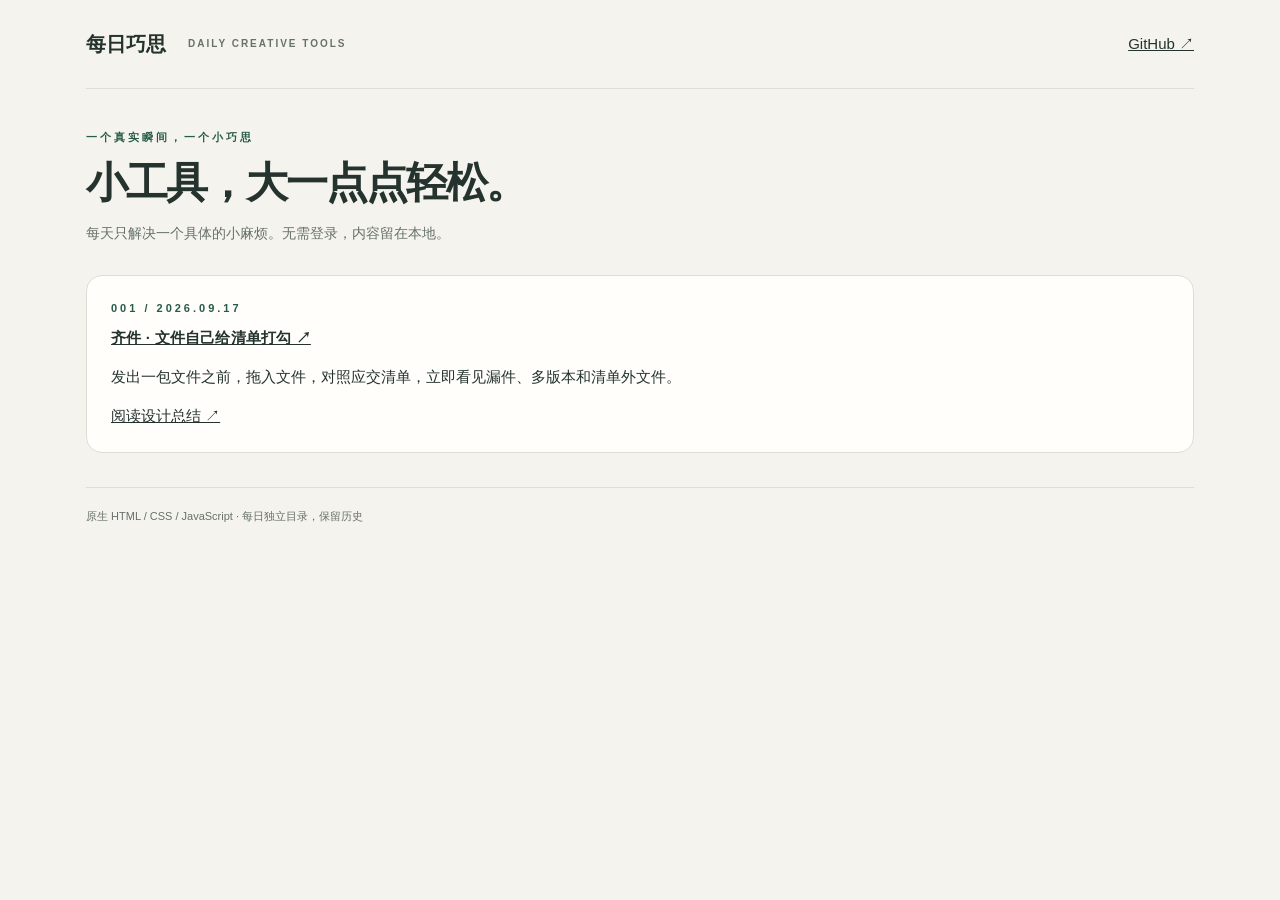
==== index.html @ 9bbc7371 "feat: add 2026-09-17 Qijian local file checklist tool" ====
<!doctype html><html lang="zh-CN"><head><meta charset="utf-8"><meta name="viewport" content="width=device-width,initial-scale=1"><title>每日巧思 · 原创创意小工具</title><link rel="icon" href="2026-09-17/icon.svg"><link rel="stylesheet" href="2026-09-17/style.css"></head><body><div class="shell"><header><span class="brand">每日巧思 <small>DAILY CREATIVE TOOLS</small></span><a href="https://github.com/xiangjianan/daily-creative-tools">GitHub ↗</a></header><main><section class="intro"><div><p class="eyebrow">一个真实瞬间，一个小巧思</p><h1>小工具，大一点点轻松。</h1><p class="lede">每天只解决一个具体的小麻烦。无需登录，内容留在本地。</p></div></section><article class="panel"><p class="eyebrow">001 / 2026.09.17</p><h2><a href="2026-09-17/">齐件 · 文件自己给清单打勾 ↗</a></h2><p>发出一包文件之前，拖入文件，对照应交清单，立即看见漏件、多版本和清单外文件。</p><a href="https://github.com/xiangjianan/daily-creative-tools/blob/main/2026-09-17/summary.md">阅读设计总结 ↗</a></article></main><footer>原生 HTML / CSS / JavaScript · 每日独立目录，保留历史</footer></div></body></html>
---- 2026-09-17/style.css ----
:root{color-scheme:light;--paper:#f5f3ed;--ink:#25332e;--muted:#66716b;--line:#dadfd5;--green:#275c48;--pale:#e9f0e7;--rust:#ab4826;--warm:#fff0e4}*{box-sizing:border-box}body{margin:0;background:var(--paper);color:var(--ink);font:15px/1.6 -apple-system,BlinkMacSystemFont,"Segoe UI","PingFang SC","Microsoft YaHei",sans-serif}button,textarea{font:inherit}button,a{-webkit-tap-highlight-color:transparent}button{cursor:pointer}button:disabled{cursor:default;opacity:.45}button:focus-visible,a:focus-visible,textarea:focus-visible{outline:3px solid #ca8b42;outline-offset:4px}a{color:inherit}button{color:inherit}.shell{max-width:1180px;margin:auto;padding:0 36px}header{display:flex;align-items:center;justify-content:space-between;padding:28px 0;border-bottom:1px solid var(--line)}.brand{display:flex;gap:12px;align-items:center;text-decoration:none;font-size:20px;font-weight:700}.brand-icon{display:grid;place-items:center;background:var(--green);color:white;width:40px;height:40px;border-radius:12px;font-size:24px}.brand small{font-size:10px;letter-spacing:2px;margin-left:10px;color:var(--muted)}.issue{font-size:12px;color:var(--muted);letter-spacing:1px}.issue span{margin-left:24px}.intro{display:flex;align-items:center;justify-content:space-between;gap:25px;padding:40px 0 30px}.eyebrow{color:var(--green);letter-spacing:3px;font-size:11px;font-weight:700;margin:0 0 9px}h1{font-size:42px;line-height:1.3;letter-spacing:-2px;margin:0 0 12px;font-weight:750}h1 span{color:var(--green)}.lede{color:var(--muted);margin:0;font-size:14px}.local{font-size:12px;min-width:175px;border-left:1px solid var(--line);padding-left:24px;line-height:2}.local small{font-size:11px;color:var(--muted)}.local-dot{display:inline-block;background:var(--green);width:7px;height:7px;border-radius:50%;margin-right:4px}.workspace{display:grid;grid-template-columns:1fr 1.04fr;gap:22px;align-items:start}.inputs{display:grid;gap:18px}.panel{background:#fffefb;border:1px solid var(--line);border-radius:16px;padding:24px;min-width:0}.section-head{display:flex;align-items:center;justify-content:space-between;gap:12px;margin-bottom:20px}h2{font-size:15px;margin:0;letter-spacing:.2px}.step{font:12px ui-monospace,monospace;color:var(--green);margin-right:10px}.text-button{padding:5px 0;border:0;background:none;font-size:12px;color:var(--green);white-space:nowrap}.text-button:hover{text-decoration:underline}label{display:block;font-size:12px;color:var(--muted);margin-bottom:8px}textarea{display:block;width:100%;resize:vertical;min-height:142px;max-height:420px;border:1px solid #d5dace;border-radius:8px;background:#fafaf6;padding:12px 14px;line-height:1.85;color:var(--ink)}textarea::placeholder{color:#8d968b}.hint{color:var(--muted);font-size:11px;line-height:1.8;margin:10px 0 0}.dropzone{width:100%;display:flex;align-items:center;flex-direction:column;padding:20px 12px;background:#f1f5ed;border:1px dashed #9bb09a;border-radius:10px;gap:3px}.dropzone:hover,.dropzone.dragover{background:#e5eedf;border-color:var(--green)}.drop-icon{font-size:27px;line-height:1.15;color:var(--green);margin-bottom:5px}.dropzone strong{font-size:14px}.dropzone>span:last-child{font-size:11px;color:var(--muted)}.file-list{list-style:none;margin:0;padding:0;max-height:240px;overflow:auto}.file-list li{display:flex;align-items:center;gap:8px;border-top:1px solid #edf0e8;padding:9px 0;font-size:12px}.file-list .filename{flex:1;overflow-wrap:anywhere;min-width:0}.file-list small{color:var(--muted);white-space:nowrap}.remove{width:32px;height:32px;flex-shrink:0;background:none;border:1px solid var(--line);border-radius:6px;font-size:18px}.remove:hover{background:var(--warm)}.file-mode{font-size:11px;color:var(--muted);margin:10px 0}.error{color:var(--rust);font-size:12px;margin:6px 0}.error:empty,.file-mode:empty{display:none}.results{position:sticky;top:20px;border-top:4px solid var(--green);padding-top:21px}.chip{font-size:10px;letter-spacing:1px;color:var(--green);padding:3px 8px;border-radius:4px;background:var(--pale);white-space:nowrap}.summary-box{padding:20px;background:var(--pale);border-radius:10px;margin-bottom:20px}.summary-box.attention{background:var(--warm)}.summary-box.neutral{background:#f1f2eb}.summary-box h3{margin:0 0 6px;font-size:24px;line-height:1.4;letter-spacing:-.5px}.summary-box p{margin:0;font-size:12px;color:var(--muted)}.meter{display:flex;gap:5px;margin-top:15px}.meter span{height:5px;flex:1;background:#d8dbd1;border-radius:4px}.meter span.done{background:var(--green)}.check-row{display:grid;grid-template-columns:26px 1fr auto;gap:9px;padding:15px 0;border-bottom:1px solid #e8ebe3;align-items:start}.check-icon{width:23px;height:23px;border-radius:50%;background:var(--warm);color:var(--rust);display:grid;place-items:center;font-size:12px}.check-row.found .check-icon{background:var(--pale);color:var(--green)}.check-row strong{font-size:14px;overflow-wrap:anywhere;display:block}.check-row p{font-size:11px;line-height:1.7;margin:4px 0 0;color:var(--muted);overflow-wrap:anywhere;white-space:pre-line}.row-label{font-size:10px;color:var(--rust);white-space:nowrap;padding-top:2px}.found .row-label{color:var(--green)}.extra{margin-top:20px;padding:14px;background:#f4f3ed;border-radius:8px}.extra h3{font-size:12px;margin:0 0 5px}.extra p{margin:3px 0;font-size:11px;color:var(--muted);overflow-wrap:anywhere}.receipt-footer{border-top:1px dashed #cbd2c4;margin-top:24px;padding-top:20px}.primary{border:0;border-radius:8px;display:flex;align-items:center;justify-content:space-between;width:100%;padding:13px 17px;background:var(--green);color:#fff;font-weight:600;font-size:13px}.primary:hover:not(:disabled){background:#1d4836}#copy-status{font-size:12px;color:var(--green);margin:7px 0}#copy-status:empty{display:none}#copy-fallback{font-size:12px;margin:12px 0}[hidden]{display:none!important}footer{display:flex;justify-content:space-between;gap:20px;border-top:1px solid var(--line);font-size:11px;color:var(--muted);padding:20px 0;margin-top:34px}footer a{text-decoration:none}footer a:hover{text-decoration:underline}@media(max-width:760px){.shell{padding:0 20px}header{padding:20px 0}.issue span{display:none}.intro{padding:30px 0 24px;display:block}h1{font-size:34px}.local{border:0;padding:12px 0 0;font-size:11px;min-width:0}.local br{display:none}.local small{margin-left:10px}.workspace{grid-template-columns:1fr}.panel{padding:20px}.results{position:static}.brand small{display:none}footer{display:block}footer a{display:block;margin-top:7px}.lede{font-size:13px}}@media(prefers-reduced-motion:no-preference){button{transition:background .15s,border-color .15s}}
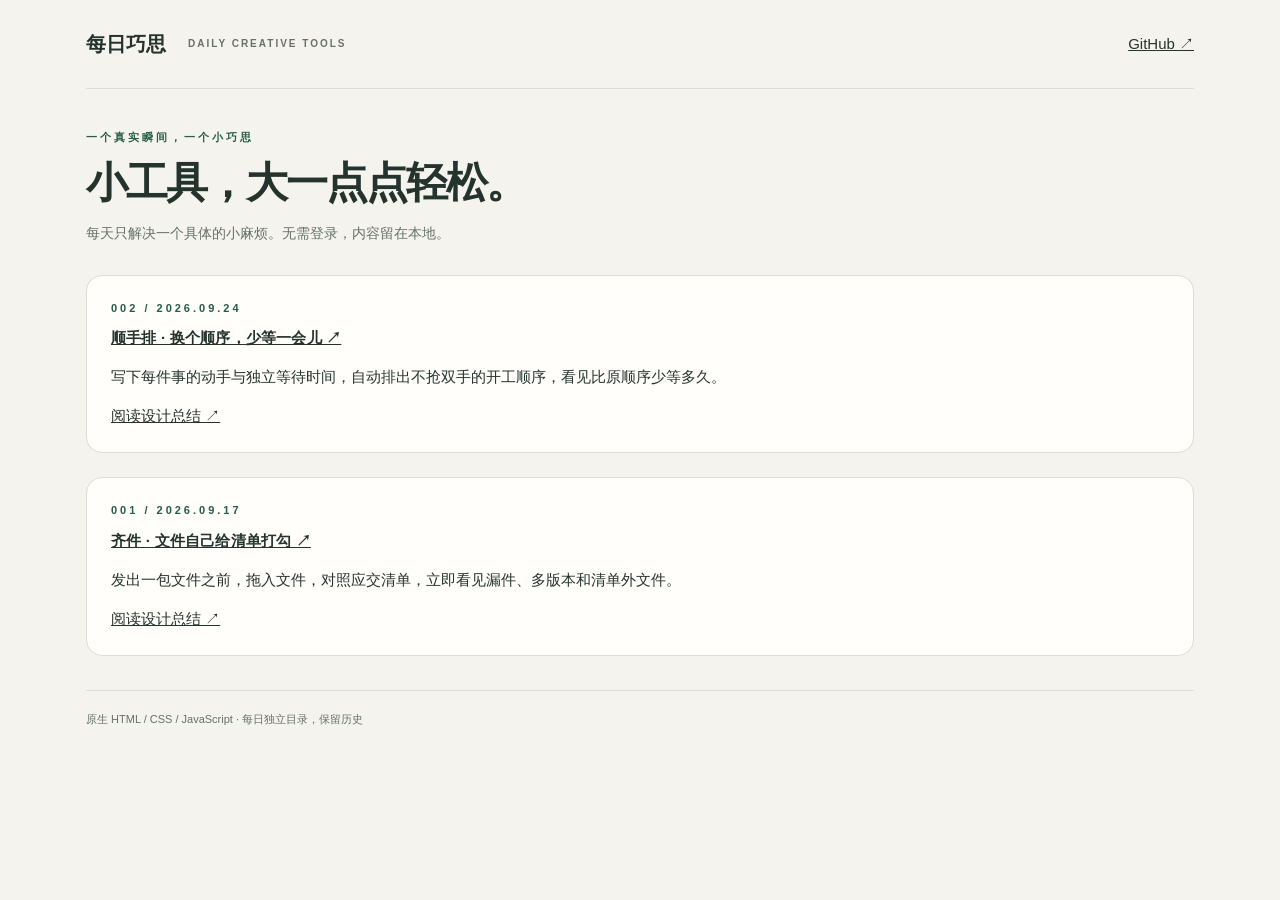
==== commit 561ff46b: "feat: add 2026-09-24 Wait Wise local task ordering demo" ====
--- a/index.html
+++ b/index.html
@@ -1 +1 @@
-<!doctype html><html lang="zh-CN"><head><meta charset="utf-8"><meta name="viewport" content="width=device-width,initial-scale=1"><title>每日巧思 · 原创创意小工具</title><link rel="icon" href="2026-09-17/icon.svg"><link rel="stylesheet" href="2026-09-17/style.css"></head><body><div class="shell"><header><span class="brand">每日巧思 <small>DAILY CREATIVE TOOLS</small></span><a href="https://github.com/xiangjianan/daily-creative-tools">GitHub ↗</a></header><main><section class="intro"><div><p class="eyebrow">一个真实瞬间，一个小巧思</p><h1>小工具，大一点点轻松。</h1><p class="lede">每天只解决一个具体的小麻烦。无需登录，内容留在本地。</p></div></section><article class="panel"><p class="eyebrow">001 / 2026.09.17</p><h2><a href="2026-09-17/">齐件 · 文件自己给清单打勾 ↗</a></h2><p>发出一包文件之前，拖入文件，对照应交清单，立即看见漏件、多版本和清单外文件。</p><a href="https://github.com/xiangjianan/daily-creative-tools/blob/main/2026-09-17/summary.md">阅读设计总结 ↗</a></article></main><footer>原生 HTML / CSS / JavaScript · 每日独立目录，保留历史</footer></div></body></html>
+<!doctype html><html lang="zh-CN"><head><meta charset="utf-8"><meta name="viewport" content="width=device-width,initial-scale=1"><title>每日巧思 · 原创创意小工具</title><link rel="icon" href="2026-09-17/icon.svg"><link rel="stylesheet" href="2026-09-17/style.css"></head><body><div class="shell"><header><span class="brand">每日巧思 <small>DAILY CREATIVE TOOLS</small></span><a href="https://github.com/xiangjianan/daily-creative-tools">GitHub ↗</a></header><main><section class="intro"><div><p class="eyebrow">一个真实瞬间，一个小巧思</p><h1>小工具，大一点点轻松。</h1><p class="lede">每天只解决一个具体的小麻烦。无需登录，内容留在本地。</p></div></section><article class="panel"><p class="eyebrow">002 / 2026.09.24</p><h2><a href="2026-09-24/">顺手排 · 换个顺序，少等一会儿 ↗</a></h2><p>写下每件事的动手与独立等待时间，自动排出不抢双手的开工顺序，看见比原顺序少等多久。</p><a href="https://github.com/xiangjianan/daily-creative-tools/blob/main/2026-09-24/summary.md">阅读设计总结 ↗</a></article><br><article class="panel"><p class="eyebrow">001 / 2026.09.17</p><h2><a href="2026-09-17/">齐件 · 文件自己给清单打勾 ↗</a></h2><p>发出一包文件之前，拖入文件，对照应交清单，立即看见漏件、多版本和清单外文件。</p><a href="https://github.com/xiangjianan/daily-creative-tools/blob/main/2026-09-17/summary.md">阅读设计总结 ↗</a></article></main><footer>原生 HTML / CSS / JavaScript · 每日独立目录，保留历史</footer></div></body></html>
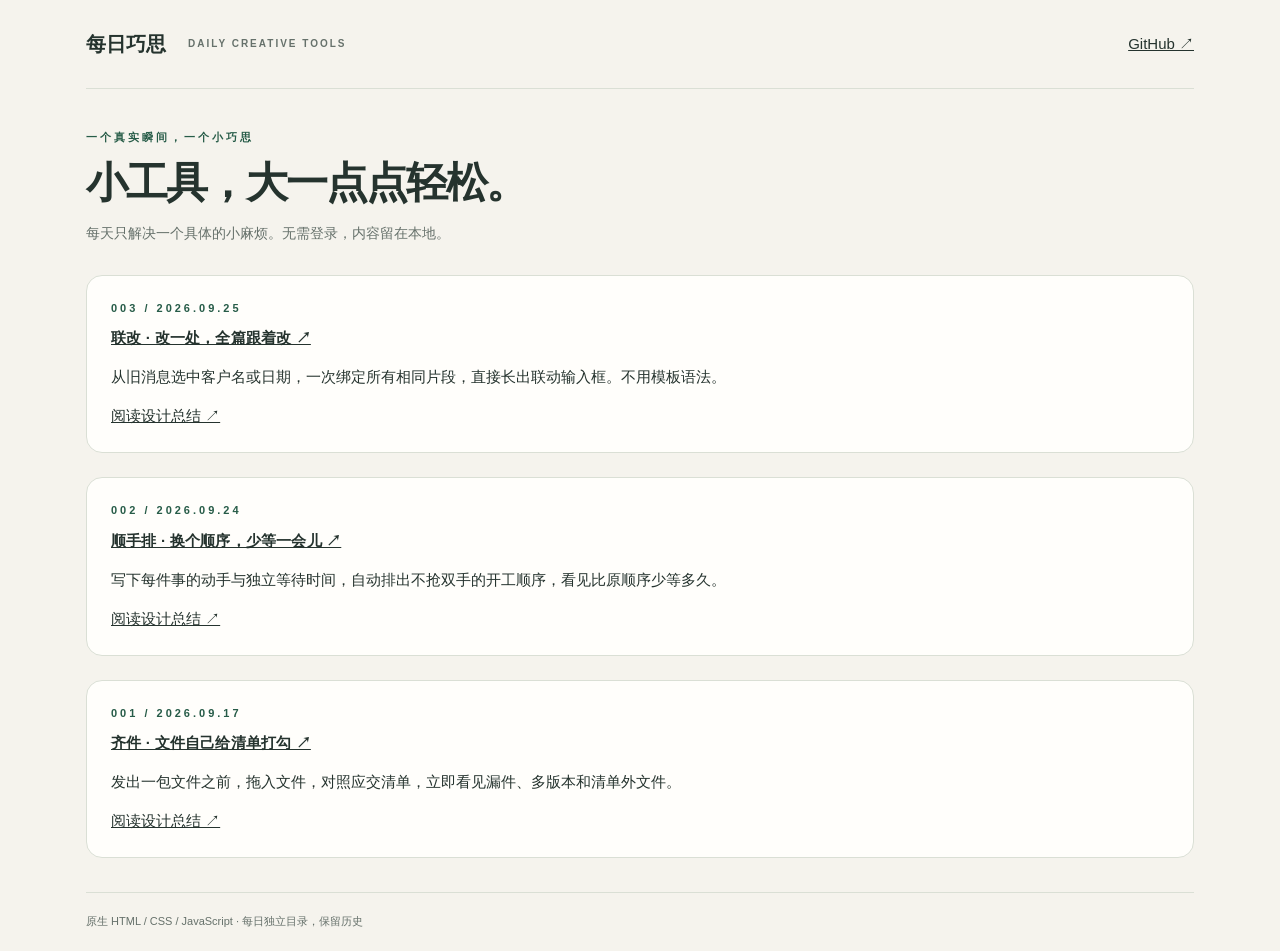
==== commit 00dbbe83: "feat: add 2026-09-25 linked edits from existing drafts" ====
--- a/index.html
+++ b/index.html
@@ -1 +1 @@
-<!doctype html><html lang="zh-CN"><head><meta charset="utf-8"><meta name="viewport" content="width=device-width,initial-scale=1"><title>每日巧思 · 原创创意小工具</title><link rel="icon" href="2026-09-17/icon.svg"><link rel="stylesheet" href="2026-09-17/style.css"></head><body><div class="shell"><header><span class="brand">每日巧思 <small>DAILY CREATIVE TOOLS</small></span><a href="https://github.com/xiangjianan/daily-creative-tools">GitHub ↗</a></header><main><section class="intro"><div><p class="eyebrow">一个真实瞬间，一个小巧思</p><h1>小工具，大一点点轻松。</h1><p class="lede">每天只解决一个具体的小麻烦。无需登录，内容留在本地。</p></div></section><article class="panel"><p class="eyebrow">002 / 2026.09.24</p><h2><a href="2026-09-24/">顺手排 · 换个顺序，少等一会儿 ↗</a></h2><p>写下每件事的动手与独立等待时间，自动排出不抢双手的开工顺序，看见比原顺序少等多久。</p><a href="https://github.com/xiangjianan/daily-creative-tools/blob/main/2026-09-24/summary.md">阅读设计总结 ↗</a></article><br><article class="panel"><p class="eyebrow">001 / 2026.09.17</p><h2><a href="2026-09-17/">齐件 · 文件自己给清单打勾 ↗</a></h2><p>发出一包文件之前，拖入文件，对照应交清单，立即看见漏件、多版本和清单外文件。</p><a href="https://github.com/xiangjianan/daily-creative-tools/blob/main/2026-09-17/summary.md">阅读设计总结 ↗</a></article></main><footer>原生 HTML / CSS / JavaScript · 每日独立目录，保留历史</footer></div></body></html>
+<!doctype html><html lang="zh-CN"><head><meta charset="utf-8"><meta name="viewport" content="width=device-width,initial-scale=1"><title>每日巧思 · 原创创意小工具</title><link rel="icon" href="2026-09-17/icon.svg"><link rel="stylesheet" href="2026-09-17/style.css"></head><body><div class="shell"><header><span class="brand">每日巧思 <small>DAILY CREATIVE TOOLS</small></span><a href="https://github.com/xiangjianan/daily-creative-tools">GitHub ↗</a></header><main><section class="intro"><div><p class="eyebrow">一个真实瞬间，一个小巧思</p><h1>小工具，大一点点轻松。</h1><p class="lede">每天只解决一个具体的小麻烦。无需登录，内容留在本地。</p></div></section><article class="panel"><p class="eyebrow">003 / 2026.09.25</p><h2><a href="2026-09-25/">联改 · 改一处，全篇跟着改 ↗</a></h2><p>从旧消息选中客户名或日期，一次绑定所有相同片段，直接长出联动输入框。不用模板语法。</p><a href="https://github.com/xiangjianan/daily-creative-tools/blob/main/2026-09-25/summary.md">阅读设计总结 ↗</a></article><br><article class="panel"><p class="eyebrow">002 / 2026.09.24</p><h2><a href="2026-09-24/">顺手排 · 换个顺序，少等一会儿 ↗</a></h2><p>写下每件事的动手与独立等待时间，自动排出不抢双手的开工顺序，看见比原顺序少等多久。</p><a href="https://github.com/xiangjianan/daily-creative-tools/blob/main/2026-09-24/summary.md">阅读设计总结 ↗</a></article><br><article class="panel"><p class="eyebrow">001 / 2026.09.17</p><h2><a href="2026-09-17/">齐件 · 文件自己给清单打勾 ↗</a></h2><p>发出一包文件之前，拖入文件，对照应交清单，立即看见漏件、多版本和清单外文件。</p><a href="https://github.com/xiangjianan/daily-creative-tools/blob/main/2026-09-17/summary.md">阅读设计总结 ↗</a></article></main><footer>原生 HTML / CSS / JavaScript · 每日独立目录，保留历史</footer></div></body></html>
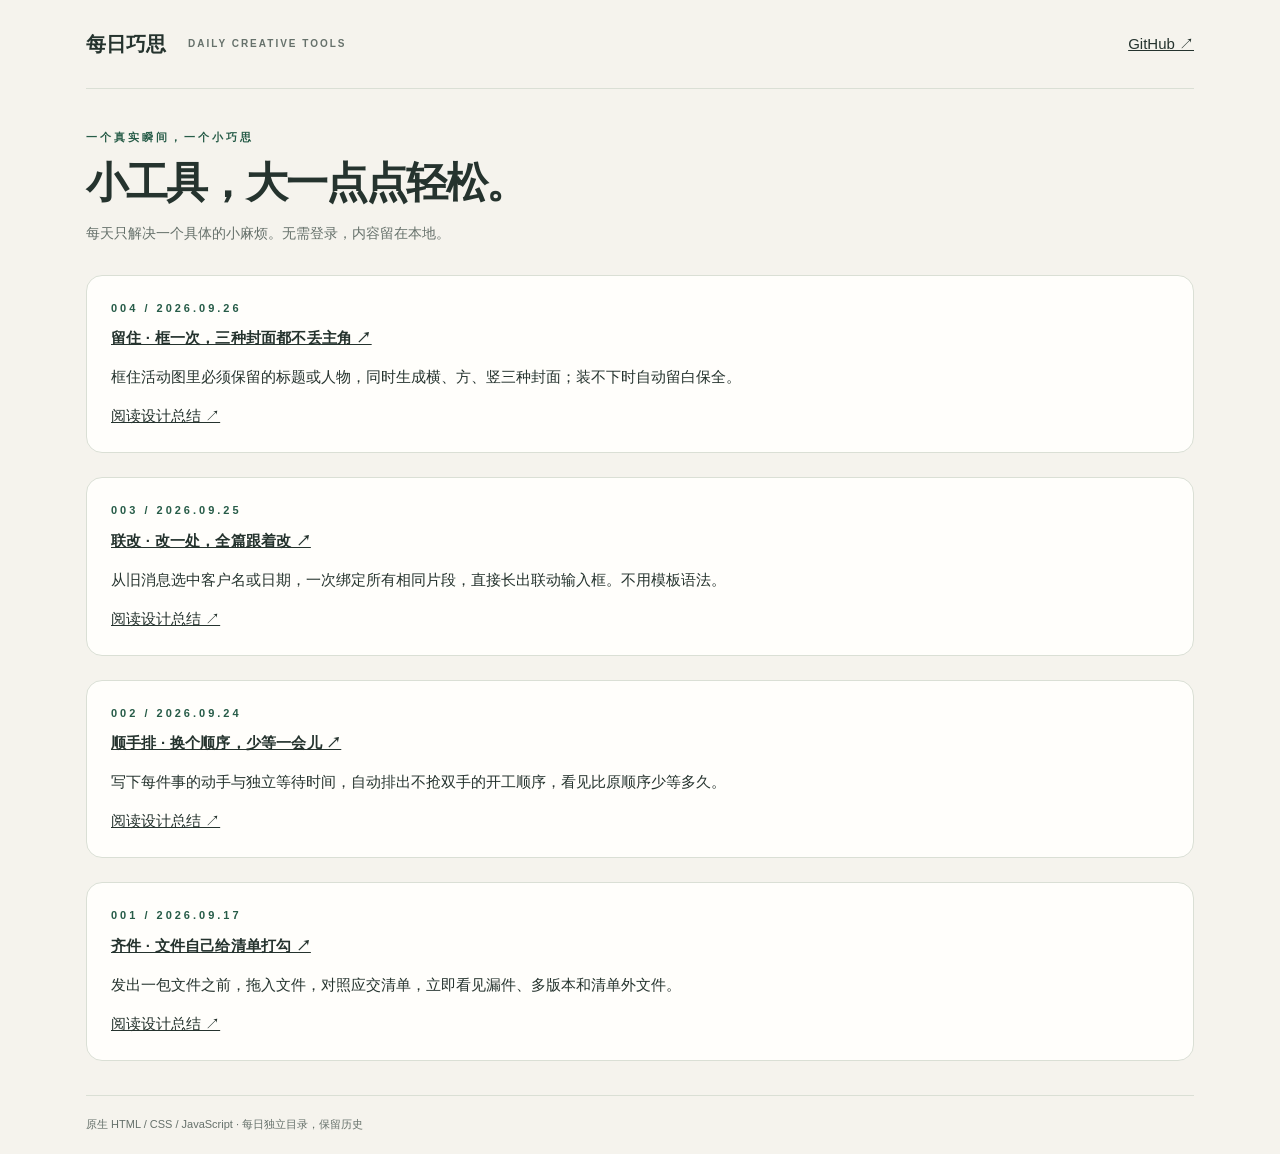
==== commit 4c8e0ce6: "feat: add protected-area cover composer for 2026-09-26" ====
--- a/index.html
+++ b/index.html
@@ -1 +1 @@
-<!doctype html><html lang="zh-CN"><head><meta charset="utf-8"><meta name="viewport" content="width=device-width,initial-scale=1"><title>每日巧思 · 原创创意小工具</title><link rel="icon" href="2026-09-17/icon.svg"><link rel="stylesheet" href="2026-09-17/style.css"></head><body><div class="shell"><header><span class="brand">每日巧思 <small>DAILY CREATIVE TOOLS</small></span><a href="https://github.com/xiangjianan/daily-creative-tools">GitHub ↗</a></header><main><section class="intro"><div><p class="eyebrow">一个真实瞬间，一个小巧思</p><h1>小工具，大一点点轻松。</h1><p class="lede">每天只解决一个具体的小麻烦。无需登录，内容留在本地。</p></div></section><article class="panel"><p class="eyebrow">003 / 2026.09.25</p><h2><a href="2026-09-25/">联改 · 改一处，全篇跟着改 ↗</a></h2><p>从旧消息选中客户名或日期，一次绑定所有相同片段，直接长出联动输入框。不用模板语法。</p><a href="https://github.com/xiangjianan/daily-creative-tools/blob/main/2026-09-25/summary.md">阅读设计总结 ↗</a></article><br><article class="panel"><p class="eyebrow">002 / 2026.09.24</p><h2><a href="2026-09-24/">顺手排 · 换个顺序，少等一会儿 ↗</a></h2><p>写下每件事的动手与独立等待时间，自动排出不抢双手的开工顺序，看见比原顺序少等多久。</p><a href="https://github.com/xiangjianan/daily-creative-tools/blob/main/2026-09-24/summary.md">阅读设计总结 ↗</a></article><br><article class="panel"><p class="eyebrow">001 / 2026.09.17</p><h2><a href="2026-09-17/">齐件 · 文件自己给清单打勾 ↗</a></h2><p>发出一包文件之前，拖入文件，对照应交清单，立即看见漏件、多版本和清单外文件。</p><a href="https://github.com/xiangjianan/daily-creative-tools/blob/main/2026-09-17/summary.md">阅读设计总结 ↗</a></article></main><footer>原生 HTML / CSS / JavaScript · 每日独立目录，保留历史</footer></div></body></html>
+<!doctype html><html lang="zh-CN"><head><meta charset="utf-8"><meta name="viewport" content="width=device-width,initial-scale=1"><title>每日巧思 · 原创创意小工具</title><link rel="icon" href="2026-09-17/icon.svg"><link rel="stylesheet" href="2026-09-17/style.css"></head><body><div class="shell"><header><span class="brand">每日巧思 <small>DAILY CREATIVE TOOLS</small></span><a href="https://github.com/xiangjianan/daily-creative-tools">GitHub ↗</a></header><main><section class="intro"><div><p class="eyebrow">一个真实瞬间，一个小巧思</p><h1>小工具，大一点点轻松。</h1><p class="lede">每天只解决一个具体的小麻烦。无需登录，内容留在本地。</p></div></section><article class="panel"><p class="eyebrow">004 / 2026.09.26</p><h2><a href="2026-09-26/">留住 · 框一次，三种封面都不丢主角 ↗</a></h2><p>框住活动图里必须保留的标题或人物，同时生成横、方、竖三种封面；装不下时自动留白保全。</p><a href="https://github.com/xiangjianan/daily-creative-tools/blob/main/2026-09-26/summary.md">阅读设计总结 ↗</a></article><br><article class="panel"><p class="eyebrow">003 / 2026.09.25</p><h2><a href="2026-09-25/">联改 · 改一处，全篇跟着改 ↗</a></h2><p>从旧消息选中客户名或日期，一次绑定所有相同片段，直接长出联动输入框。不用模板语法。</p><a href="https://github.com/xiangjianan/daily-creative-tools/blob/main/2026-09-25/summary.md">阅读设计总结 ↗</a></article><br><article class="panel"><p class="eyebrow">002 / 2026.09.24</p><h2><a href="2026-09-24/">顺手排 · 换个顺序，少等一会儿 ↗</a></h2><p>写下每件事的动手与独立等待时间，自动排出不抢双手的开工顺序，看见比原顺序少等多久。</p><a href="https://github.com/xiangjianan/daily-creative-tools/blob/main/2026-09-24/summary.md">阅读设计总结 ↗</a></article><br><article class="panel"><p class="eyebrow">001 / 2026.09.17</p><h2><a href="2026-09-17/">齐件 · 文件自己给清单打勾 ↗</a></h2><p>发出一包文件之前，拖入文件，对照应交清单，立即看见漏件、多版本和清单外文件。</p><a href="https://github.com/xiangjianan/daily-creative-tools/blob/main/2026-09-17/summary.md">阅读设计总结 ↗</a></article></main><footer>原生 HTML / CSS / JavaScript · 每日独立目录，保留历史</footer></div></body></html>
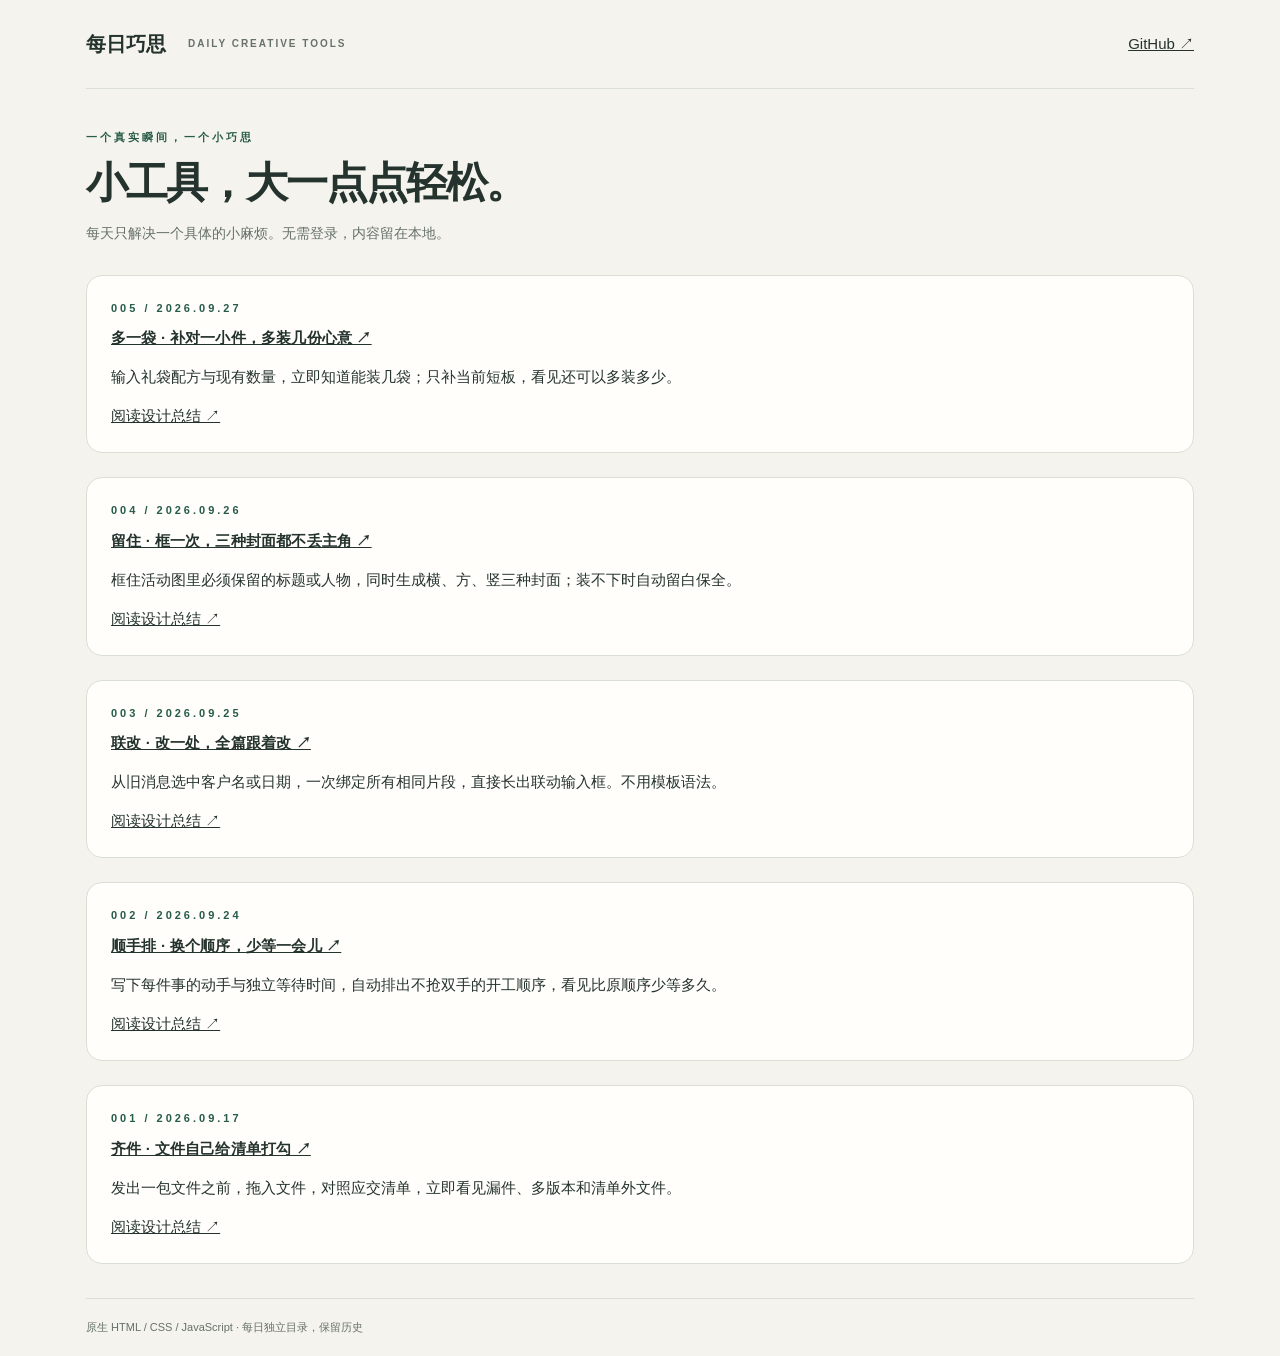
==== commit bbfc52b7: "feat: add gift bag bottleneck helper for 2026-09-27" ====
--- a/index.html
+++ b/index.html
@@ -1 +1 @@
-<!doctype html><html lang="zh-CN"><head><meta charset="utf-8"><meta name="viewport" content="width=device-width,initial-scale=1"><title>每日巧思 · 原创创意小工具</title><link rel="icon" href="2026-09-17/icon.svg"><link rel="stylesheet" href="2026-09-17/style.css"></head><body><div class="shell"><header><span class="brand">每日巧思 <small>DAILY CREATIVE TOOLS</small></span><a href="https://github.com/xiangjianan/daily-creative-tools">GitHub ↗</a></header><main><section class="intro"><div><p class="eyebrow">一个真实瞬间，一个小巧思</p><h1>小工具，大一点点轻松。</h1><p class="lede">每天只解决一个具体的小麻烦。无需登录，内容留在本地。</p></div></section><article class="panel"><p class="eyebrow">004 / 2026.09.26</p><h2><a href="2026-09-26/">留住 · 框一次，三种封面都不丢主角 ↗</a></h2><p>框住活动图里必须保留的标题或人物，同时生成横、方、竖三种封面；装不下时自动留白保全。</p><a href="https://github.com/xiangjianan/daily-creative-tools/blob/main/2026-09-26/summary.md">阅读设计总结 ↗</a></article><br><article class="panel"><p class="eyebrow">003 / 2026.09.25</p><h2><a href="2026-09-25/">联改 · 改一处，全篇跟着改 ↗</a></h2><p>从旧消息选中客户名或日期，一次绑定所有相同片段，直接长出联动输入框。不用模板语法。</p><a href="https://github.com/xiangjianan/daily-creative-tools/blob/main/2026-09-25/summary.md">阅读设计总结 ↗</a></article><br><article class="panel"><p class="eyebrow">002 / 2026.09.24</p><h2><a href="2026-09-24/">顺手排 · 换个顺序，少等一会儿 ↗</a></h2><p>写下每件事的动手与独立等待时间，自动排出不抢双手的开工顺序，看见比原顺序少等多久。</p><a href="https://github.com/xiangjianan/daily-creative-tools/blob/main/2026-09-24/summary.md">阅读设计总结 ↗</a></article><br><article class="panel"><p class="eyebrow">001 / 2026.09.17</p><h2><a href="2026-09-17/">齐件 · 文件自己给清单打勾 ↗</a></h2><p>发出一包文件之前，拖入文件，对照应交清单，立即看见漏件、多版本和清单外文件。</p><a href="https://github.com/xiangjianan/daily-creative-tools/blob/main/2026-09-17/summary.md">阅读设计总结 ↗</a></article></main><footer>原生 HTML / CSS / JavaScript · 每日独立目录，保留历史</footer></div></body></html>
+<!doctype html><html lang="zh-CN"><head><meta charset="utf-8"><meta name="viewport" content="width=device-width,initial-scale=1"><title>每日巧思 · 原创创意小工具</title><link rel="icon" href="2026-09-17/icon.svg"><link rel="stylesheet" href="2026-09-17/style.css"></head><body><div class="shell"><header><span class="brand">每日巧思 <small>DAILY CREATIVE TOOLS</small></span><a href="https://github.com/xiangjianan/daily-creative-tools">GitHub ↗</a></header><main><section class="intro"><div><p class="eyebrow">一个真实瞬间，一个小巧思</p><h1>小工具，大一点点轻松。</h1><p class="lede">每天只解决一个具体的小麻烦。无需登录，内容留在本地。</p></div></section><article class="panel"><p class="eyebrow">005 / 2026.09.27</p><h2><a href="2026-09-27/">多一袋 · 补对一小件，多装几份心意 ↗</a></h2><p>输入礼袋配方与现有数量，立即知道能装几袋；只补当前短板，看见还可以多装多少。</p><a href="https://github.com/xiangjianan/daily-creative-tools/blob/main/2026-09-27/summary.md">阅读设计总结 ↗</a></article><br><article class="panel"><p class="eyebrow">004 / 2026.09.26</p><h2><a href="2026-09-26/">留住 · 框一次，三种封面都不丢主角 ↗</a></h2><p>框住活动图里必须保留的标题或人物，同时生成横、方、竖三种封面；装不下时自动留白保全。</p><a href="https://github.com/xiangjianan/daily-creative-tools/blob/main/2026-09-26/summary.md">阅读设计总结 ↗</a></article><br><article class="panel"><p class="eyebrow">003 / 2026.09.25</p><h2><a href="2026-09-25/">联改 · 改一处，全篇跟着改 ↗</a></h2><p>从旧消息选中客户名或日期，一次绑定所有相同片段，直接长出联动输入框。不用模板语法。</p><a href="https://github.com/xiangjianan/daily-creative-tools/blob/main/2026-09-25/summary.md">阅读设计总结 ↗</a></article><br><article class="panel"><p class="eyebrow">002 / 2026.09.24</p><h2><a href="2026-09-24/">顺手排 · 换个顺序，少等一会儿 ↗</a></h2><p>写下每件事的动手与独立等待时间，自动排出不抢双手的开工顺序，看见比原顺序少等多久。</p><a href="https://github.com/xiangjianan/daily-creative-tools/blob/main/2026-09-24/summary.md">阅读设计总结 ↗</a></article><br><article class="panel"><p class="eyebrow">001 / 2026.09.17</p><h2><a href="2026-09-17/">齐件 · 文件自己给清单打勾 ↗</a></h2><p>发出一包文件之前，拖入文件，对照应交清单，立即看见漏件、多版本和清单外文件。</p><a href="https://github.com/xiangjianan/daily-creative-tools/blob/main/2026-09-17/summary.md">阅读设计总结 ↗</a></article></main><footer>原生 HTML / CSS / JavaScript · 每日独立目录，保留历史</footer></div></body></html>
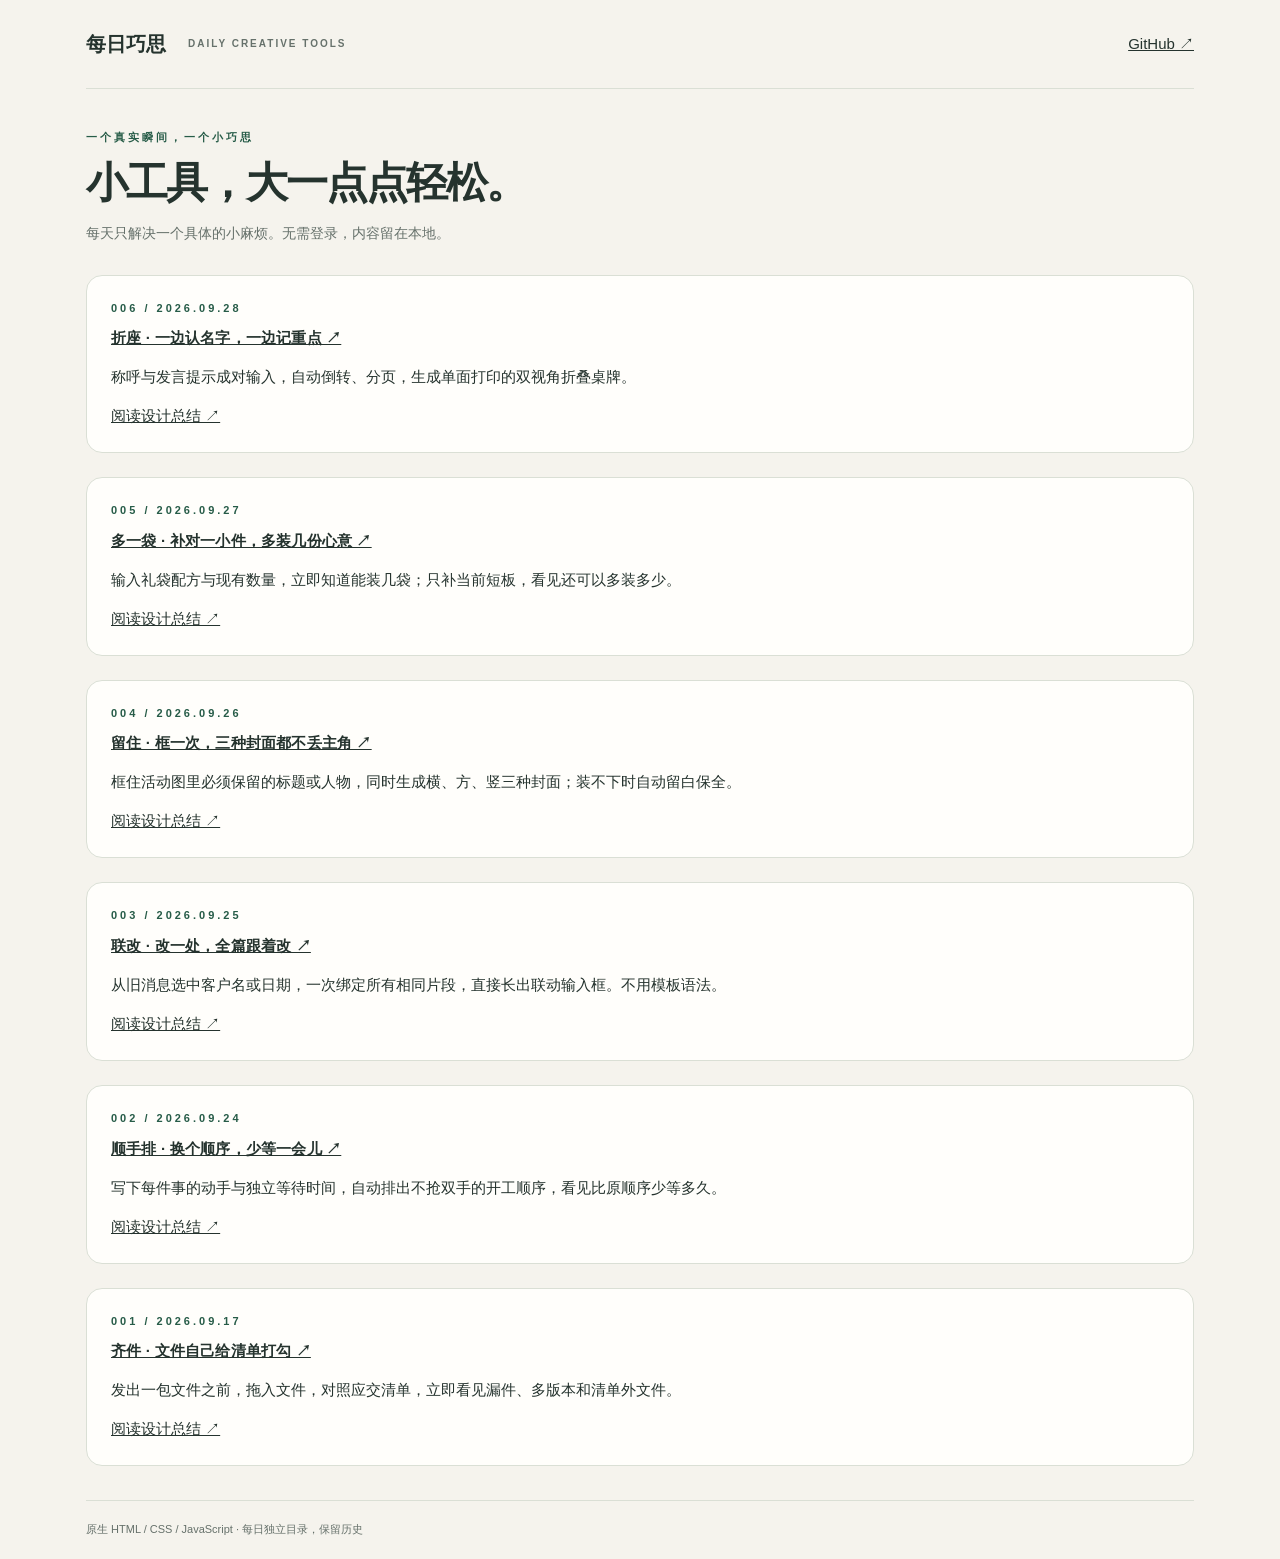
==== commit ad8a8996: "feat: add Fold Seat dual-view tent cards for 2026-09-28" ====
--- a/index.html
+++ b/index.html
@@ -1 +1 @@
-<!doctype html><html lang="zh-CN"><head><meta charset="utf-8"><meta name="viewport" content="width=device-width,initial-scale=1"><title>每日巧思 · 原创创意小工具</title><link rel="icon" href="2026-09-17/icon.svg"><link rel="stylesheet" href="2026-09-17/style.css"></head><body><div class="shell"><header><span class="brand">每日巧思 <small>DAILY CREATIVE TOOLS</small></span><a href="https://github.com/xiangjianan/daily-creative-tools">GitHub ↗</a></header><main><section class="intro"><div><p class="eyebrow">一个真实瞬间，一个小巧思</p><h1>小工具，大一点点轻松。</h1><p class="lede">每天只解决一个具体的小麻烦。无需登录，内容留在本地。</p></div></section><article class="panel"><p class="eyebrow">005 / 2026.09.27</p><h2><a href="2026-09-27/">多一袋 · 补对一小件，多装几份心意 ↗</a></h2><p>输入礼袋配方与现有数量，立即知道能装几袋；只补当前短板，看见还可以多装多少。</p><a href="https://github.com/xiangjianan/daily-creative-tools/blob/main/2026-09-27/summary.md">阅读设计总结 ↗</a></article><br><article class="panel"><p class="eyebrow">004 / 2026.09.26</p><h2><a href="2026-09-26/">留住 · 框一次，三种封面都不丢主角 ↗</a></h2><p>框住活动图里必须保留的标题或人物，同时生成横、方、竖三种封面；装不下时自动留白保全。</p><a href="https://github.com/xiangjianan/daily-creative-tools/blob/main/2026-09-26/summary.md">阅读设计总结 ↗</a></article><br><article class="panel"><p class="eyebrow">003 / 2026.09.25</p><h2><a href="2026-09-25/">联改 · 改一处，全篇跟着改 ↗</a></h2><p>从旧消息选中客户名或日期，一次绑定所有相同片段，直接长出联动输入框。不用模板语法。</p><a href="https://github.com/xiangjianan/daily-creative-tools/blob/main/2026-09-25/summary.md">阅读设计总结 ↗</a></article><br><article class="panel"><p class="eyebrow">002 / 2026.09.24</p><h2><a href="2026-09-24/">顺手排 · 换个顺序，少等一会儿 ↗</a></h2><p>写下每件事的动手与独立等待时间，自动排出不抢双手的开工顺序，看见比原顺序少等多久。</p><a href="https://github.com/xiangjianan/daily-creative-tools/blob/main/2026-09-24/summary.md">阅读设计总结 ↗</a></article><br><article class="panel"><p class="eyebrow">001 / 2026.09.17</p><h2><a href="2026-09-17/">齐件 · 文件自己给清单打勾 ↗</a></h2><p>发出一包文件之前，拖入文件，对照应交清单，立即看见漏件、多版本和清单外文件。</p><a href="https://github.com/xiangjianan/daily-creative-tools/blob/main/2026-09-17/summary.md">阅读设计总结 ↗</a></article></main><footer>原生 HTML / CSS / JavaScript · 每日独立目录，保留历史</footer></div></body></html>
+<!doctype html><html lang="zh-CN"><head><meta charset="utf-8"><meta name="viewport" content="width=device-width,initial-scale=1"><title>每日巧思 · 原创创意小工具</title><link rel="icon" href="2026-09-17/icon.svg"><link rel="stylesheet" href="2026-09-17/style.css"></head><body><div class="shell"><header><span class="brand">每日巧思 <small>DAILY CREATIVE TOOLS</small></span><a href="https://github.com/xiangjianan/daily-creative-tools">GitHub ↗</a></header><main><section class="intro"><div><p class="eyebrow">一个真实瞬间，一个小巧思</p><h1>小工具，大一点点轻松。</h1><p class="lede">每天只解决一个具体的小麻烦。无需登录，内容留在本地。</p></div></section><article class="panel"><p class="eyebrow">006 / 2026.09.28</p><h2><a href="2026-09-28/">折座 · 一边认名字，一边记重点 ↗</a></h2><p>称呼与发言提示成对输入，自动倒转、分页，生成单面打印的双视角折叠桌牌。</p><a href="https://github.com/xiangjianan/daily-creative-tools/blob/main/2026-09-28/summary.md">阅读设计总结 ↗</a></article><br><article class="panel"><p class="eyebrow">005 / 2026.09.27</p><h2><a href="2026-09-27/">多一袋 · 补对一小件，多装几份心意 ↗</a></h2><p>输入礼袋配方与现有数量，立即知道能装几袋；只补当前短板，看见还可以多装多少。</p><a href="https://github.com/xiangjianan/daily-creative-tools/blob/main/2026-09-27/summary.md">阅读设计总结 ↗</a></article><br><article class="panel"><p class="eyebrow">004 / 2026.09.26</p><h2><a href="2026-09-26/">留住 · 框一次，三种封面都不丢主角 ↗</a></h2><p>框住活动图里必须保留的标题或人物，同时生成横、方、竖三种封面；装不下时自动留白保全。</p><a href="https://github.com/xiangjianan/daily-creative-tools/blob/main/2026-09-26/summary.md">阅读设计总结 ↗</a></article><br><article class="panel"><p class="eyebrow">003 / 2026.09.25</p><h2><a href="2026-09-25/">联改 · 改一处，全篇跟着改 ↗</a></h2><p>从旧消息选中客户名或日期，一次绑定所有相同片段，直接长出联动输入框。不用模板语法。</p><a href="https://github.com/xiangjianan/daily-creative-tools/blob/main/2026-09-25/summary.md">阅读设计总结 ↗</a></article><br><article class="panel"><p class="eyebrow">002 / 2026.09.24</p><h2><a href="2026-09-24/">顺手排 · 换个顺序，少等一会儿 ↗</a></h2><p>写下每件事的动手与独立等待时间，自动排出不抢双手的开工顺序，看见比原顺序少等多久。</p><a href="https://github.com/xiangjianan/daily-creative-tools/blob/main/2026-09-24/summary.md">阅读设计总结 ↗</a></article><br><article class="panel"><p class="eyebrow">001 / 2026.09.17</p><h2><a href="2026-09-17/">齐件 · 文件自己给清单打勾 ↗</a></h2><p>发出一包文件之前，拖入文件，对照应交清单，立即看见漏件、多版本和清单外文件。</p><a href="https://github.com/xiangjianan/daily-creative-tools/blob/main/2026-09-17/summary.md">阅读设计总结 ↗</a></article></main><footer>原生 HTML / CSS / JavaScript · 每日独立目录，保留历史</footer></div></body></html>
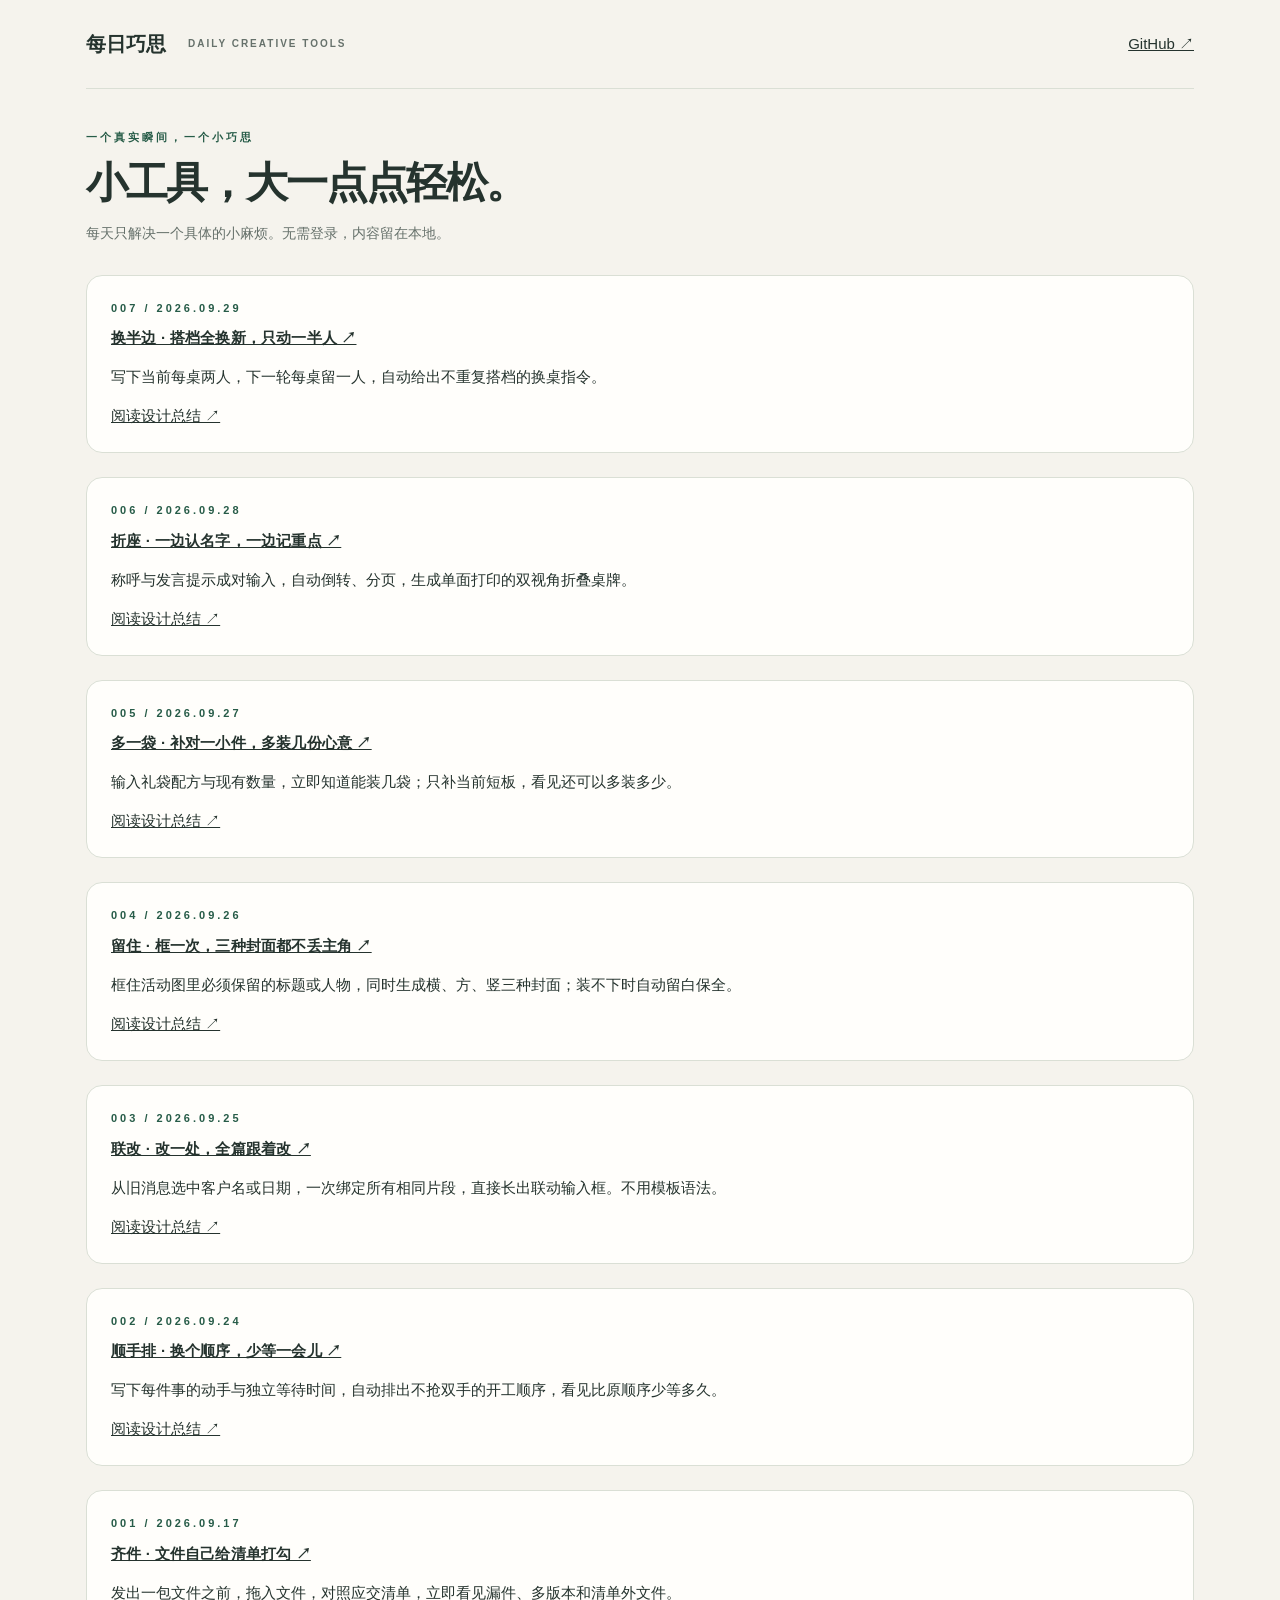
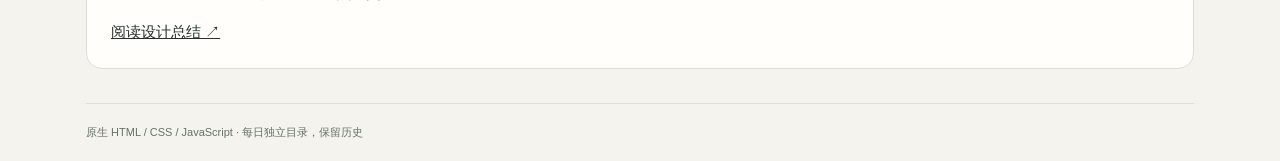
==== commit 4c977d91: "feat: add minimal-movement networking rotation for 2026-09-29" ====
--- a/index.html
+++ b/index.html
@@ -1 +1 @@
-<!doctype html><html lang="zh-CN"><head><meta charset="utf-8"><meta name="viewport" content="width=device-width,initial-scale=1"><title>每日巧思 · 原创创意小工具</title><link rel="icon" href="2026-09-17/icon.svg"><link rel="stylesheet" href="2026-09-17/style.css"></head><body><div class="shell"><header><span class="brand">每日巧思 <small>DAILY CREATIVE TOOLS</small></span><a href="https://github.com/xiangjianan/daily-creative-tools">GitHub ↗</a></header><main><section class="intro"><div><p class="eyebrow">一个真实瞬间，一个小巧思</p><h1>小工具，大一点点轻松。</h1><p class="lede">每天只解决一个具体的小麻烦。无需登录，内容留在本地。</p></div></section><article class="panel"><p class="eyebrow">006 / 2026.09.28</p><h2><a href="2026-09-28/">折座 · 一边认名字，一边记重点 ↗</a></h2><p>称呼与发言提示成对输入，自动倒转、分页，生成单面打印的双视角折叠桌牌。</p><a href="https://github.com/xiangjianan/daily-creative-tools/blob/main/2026-09-28/summary.md">阅读设计总结 ↗</a></article><br><article class="panel"><p class="eyebrow">005 / 2026.09.27</p><h2><a href="2026-09-27/">多一袋 · 补对一小件，多装几份心意 ↗</a></h2><p>输入礼袋配方与现有数量，立即知道能装几袋；只补当前短板，看见还可以多装多少。</p><a href="https://github.com/xiangjianan/daily-creative-tools/blob/main/2026-09-27/summary.md">阅读设计总结 ↗</a></article><br><article class="panel"><p class="eyebrow">004 / 2026.09.26</p><h2><a href="2026-09-26/">留住 · 框一次，三种封面都不丢主角 ↗</a></h2><p>框住活动图里必须保留的标题或人物，同时生成横、方、竖三种封面；装不下时自动留白保全。</p><a href="https://github.com/xiangjianan/daily-creative-tools/blob/main/2026-09-26/summary.md">阅读设计总结 ↗</a></article><br><article class="panel"><p class="eyebrow">003 / 2026.09.25</p><h2><a href="2026-09-25/">联改 · 改一处，全篇跟着改 ↗</a></h2><p>从旧消息选中客户名或日期，一次绑定所有相同片段，直接长出联动输入框。不用模板语法。</p><a href="https://github.com/xiangjianan/daily-creative-tools/blob/main/2026-09-25/summary.md">阅读设计总结 ↗</a></article><br><article class="panel"><p class="eyebrow">002 / 2026.09.24</p><h2><a href="2026-09-24/">顺手排 · 换个顺序，少等一会儿 ↗</a></h2><p>写下每件事的动手与独立等待时间，自动排出不抢双手的开工顺序，看见比原顺序少等多久。</p><a href="https://github.com/xiangjianan/daily-creative-tools/blob/main/2026-09-24/summary.md">阅读设计总结 ↗</a></article><br><article class="panel"><p class="eyebrow">001 / 2026.09.17</p><h2><a href="2026-09-17/">齐件 · 文件自己给清单打勾 ↗</a></h2><p>发出一包文件之前，拖入文件，对照应交清单，立即看见漏件、多版本和清单外文件。</p><a href="https://github.com/xiangjianan/daily-creative-tools/blob/main/2026-09-17/summary.md">阅读设计总结 ↗</a></article></main><footer>原生 HTML / CSS / JavaScript · 每日独立目录，保留历史</footer></div></body></html>
+<!doctype html><html lang="zh-CN"><head><meta charset="utf-8"><meta name="viewport" content="width=device-width,initial-scale=1"><title>每日巧思 · 原创创意小工具</title><link rel="icon" href="2026-09-17/icon.svg"><link rel="stylesheet" href="2026-09-17/style.css"></head><body><div class="shell"><header><span class="brand">每日巧思 <small>DAILY CREATIVE TOOLS</small></span><a href="https://github.com/xiangjianan/daily-creative-tools">GitHub ↗</a></header><main><section class="intro"><div><p class="eyebrow">一个真实瞬间，一个小巧思</p><h1>小工具，大一点点轻松。</h1><p class="lede">每天只解决一个具体的小麻烦。无需登录，内容留在本地。</p></div></section><article class="panel"><p class="eyebrow">007 / 2026.09.29</p><h2><a href="2026-09-29/">换半边 · 搭档全换新，只动一半人 ↗</a></h2><p>写下当前每桌两人，下一轮每桌留一人，自动给出不重复搭档的换桌指令。</p><a href="https://github.com/xiangjianan/daily-creative-tools/blob/main/2026-09-29/summary.md">阅读设计总结 ↗</a></article><br><article class="panel"><p class="eyebrow">006 / 2026.09.28</p><h2><a href="2026-09-28/">折座 · 一边认名字，一边记重点 ↗</a></h2><p>称呼与发言提示成对输入，自动倒转、分页，生成单面打印的双视角折叠桌牌。</p><a href="https://github.com/xiangjianan/daily-creative-tools/blob/main/2026-09-28/summary.md">阅读设计总结 ↗</a></article><br><article class="panel"><p class="eyebrow">005 / 2026.09.27</p><h2><a href="2026-09-27/">多一袋 · 补对一小件，多装几份心意 ↗</a></h2><p>输入礼袋配方与现有数量，立即知道能装几袋；只补当前短板，看见还可以多装多少。</p><a href="https://github.com/xiangjianan/daily-creative-tools/blob/main/2026-09-27/summary.md">阅读设计总结 ↗</a></article><br><article class="panel"><p class="eyebrow">004 / 2026.09.26</p><h2><a href="2026-09-26/">留住 · 框一次，三种封面都不丢主角 ↗</a></h2><p>框住活动图里必须保留的标题或人物，同时生成横、方、竖三种封面；装不下时自动留白保全。</p><a href="https://github.com/xiangjianan/daily-creative-tools/blob/main/2026-09-26/summary.md">阅读设计总结 ↗</a></article><br><article class="panel"><p class="eyebrow">003 / 2026.09.25</p><h2><a href="2026-09-25/">联改 · 改一处，全篇跟着改 ↗</a></h2><p>从旧消息选中客户名或日期，一次绑定所有相同片段，直接长出联动输入框。不用模板语法。</p><a href="https://github.com/xiangjianan/daily-creative-tools/blob/main/2026-09-25/summary.md">阅读设计总结 ↗</a></article><br><article class="panel"><p class="eyebrow">002 / 2026.09.24</p><h2><a href="2026-09-24/">顺手排 · 换个顺序，少等一会儿 ↗</a></h2><p>写下每件事的动手与独立等待时间，自动排出不抢双手的开工顺序，看见比原顺序少等多久。</p><a href="https://github.com/xiangjianan/daily-creative-tools/blob/main/2026-09-24/summary.md">阅读设计总结 ↗</a></article><br><article class="panel"><p class="eyebrow">001 / 2026.09.17</p><h2><a href="2026-09-17/">齐件 · 文件自己给清单打勾 ↗</a></h2><p>发出一包文件之前，拖入文件，对照应交清单，立即看见漏件、多版本和清单外文件。</p><a href="https://github.com/xiangjianan/daily-creative-tools/blob/main/2026-09-17/summary.md">阅读设计总结 ↗</a></article></main><footer>原生 HTML / CSS / JavaScript · 每日独立目录，保留历史</footer></div></body></html>
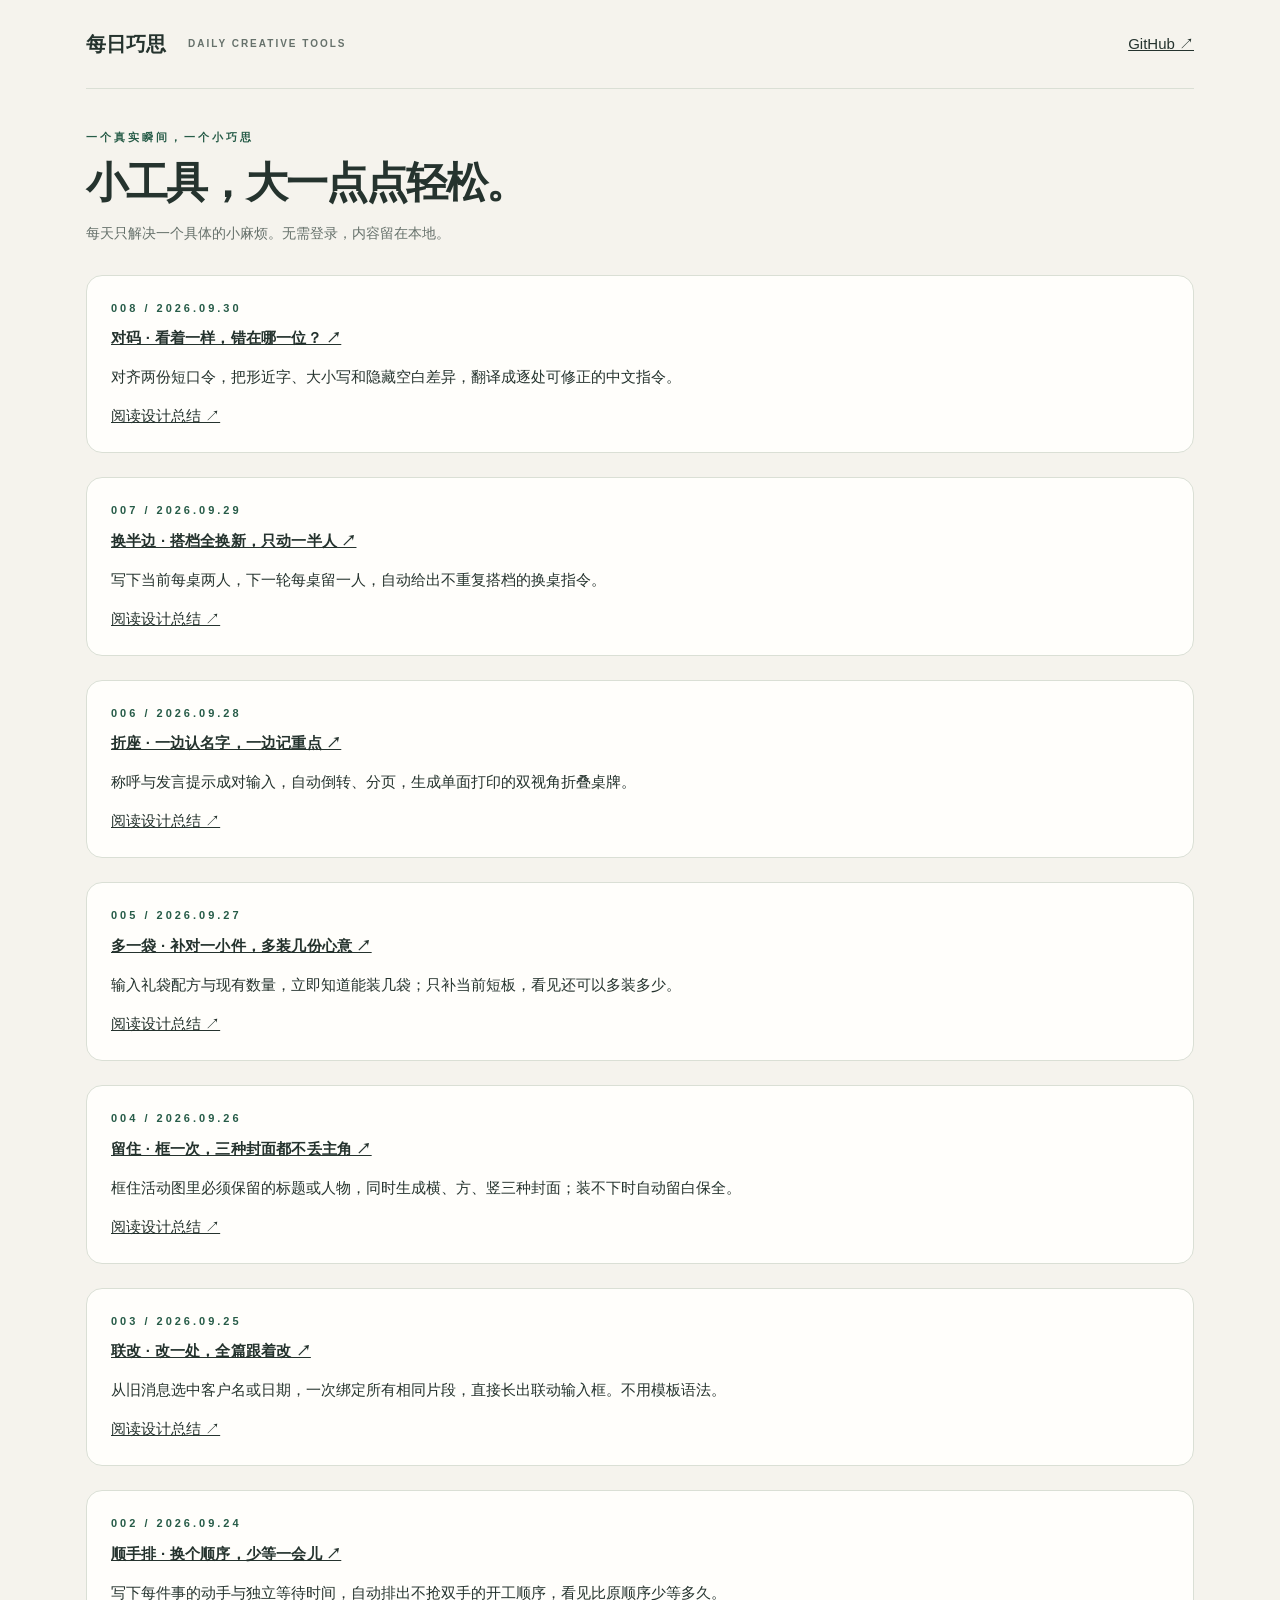
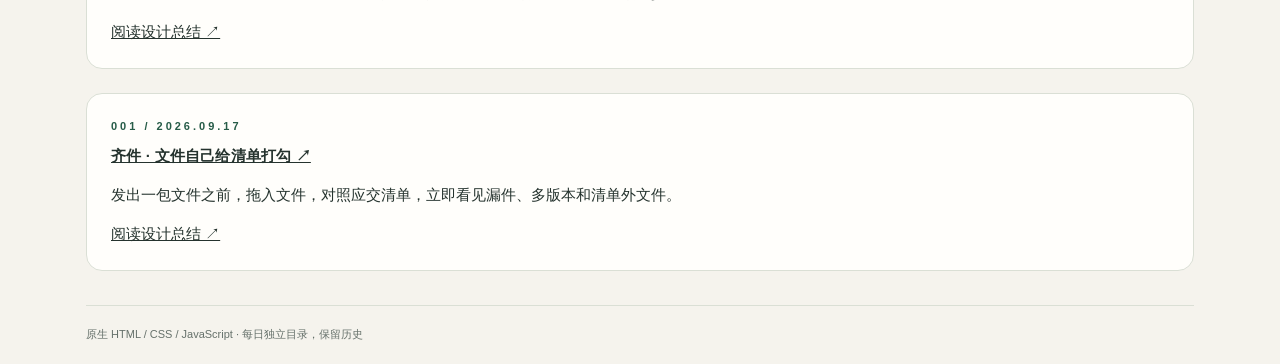
==== commit bcc7ecb0: "feat: add short-code mismatch guide for 2026-09-30" ====
--- a/index.html
+++ b/index.html
@@ -1 +1 @@
-<!doctype html><html lang="zh-CN"><head><meta charset="utf-8"><meta name="viewport" content="width=device-width,initial-scale=1"><title>每日巧思 · 原创创意小工具</title><link rel="icon" href="2026-09-17/icon.svg"><link rel="stylesheet" href="2026-09-17/style.css"></head><body><div class="shell"><header><span class="brand">每日巧思 <small>DAILY CREATIVE TOOLS</small></span><a href="https://github.com/xiangjianan/daily-creative-tools">GitHub ↗</a></header><main><section class="intro"><div><p class="eyebrow">一个真实瞬间，一个小巧思</p><h1>小工具，大一点点轻松。</h1><p class="lede">每天只解决一个具体的小麻烦。无需登录，内容留在本地。</p></div></section><article class="panel"><p class="eyebrow">007 / 2026.09.29</p><h2><a href="2026-09-29/">换半边 · 搭档全换新，只动一半人 ↗</a></h2><p>写下当前每桌两人，下一轮每桌留一人，自动给出不重复搭档的换桌指令。</p><a href="https://github.com/xiangjianan/daily-creative-tools/blob/main/2026-09-29/summary.md">阅读设计总结 ↗</a></article><br><article class="panel"><p class="eyebrow">006 / 2026.09.28</p><h2><a href="2026-09-28/">折座 · 一边认名字，一边记重点 ↗</a></h2><p>称呼与发言提示成对输入，自动倒转、分页，生成单面打印的双视角折叠桌牌。</p><a href="https://github.com/xiangjianan/daily-creative-tools/blob/main/2026-09-28/summary.md">阅读设计总结 ↗</a></article><br><article class="panel"><p class="eyebrow">005 / 2026.09.27</p><h2><a href="2026-09-27/">多一袋 · 补对一小件，多装几份心意 ↗</a></h2><p>输入礼袋配方与现有数量，立即知道能装几袋；只补当前短板，看见还可以多装多少。</p><a href="https://github.com/xiangjianan/daily-creative-tools/blob/main/2026-09-27/summary.md">阅读设计总结 ↗</a></article><br><article class="panel"><p class="eyebrow">004 / 2026.09.26</p><h2><a href="2026-09-26/">留住 · 框一次，三种封面都不丢主角 ↗</a></h2><p>框住活动图里必须保留的标题或人物，同时生成横、方、竖三种封面；装不下时自动留白保全。</p><a href="https://github.com/xiangjianan/daily-creative-tools/blob/main/2026-09-26/summary.md">阅读设计总结 ↗</a></article><br><article class="panel"><p class="eyebrow">003 / 2026.09.25</p><h2><a href="2026-09-25/">联改 · 改一处，全篇跟着改 ↗</a></h2><p>从旧消息选中客户名或日期，一次绑定所有相同片段，直接长出联动输入框。不用模板语法。</p><a href="https://github.com/xiangjianan/daily-creative-tools/blob/main/2026-09-25/summary.md">阅读设计总结 ↗</a></article><br><article class="panel"><p class="eyebrow">002 / 2026.09.24</p><h2><a href="2026-09-24/">顺手排 · 换个顺序，少等一会儿 ↗</a></h2><p>写下每件事的动手与独立等待时间，自动排出不抢双手的开工顺序，看见比原顺序少等多久。</p><a href="https://github.com/xiangjianan/daily-creative-tools/blob/main/2026-09-24/summary.md">阅读设计总结 ↗</a></article><br><article class="panel"><p class="eyebrow">001 / 2026.09.17</p><h2><a href="2026-09-17/">齐件 · 文件自己给清单打勾 ↗</a></h2><p>发出一包文件之前，拖入文件，对照应交清单，立即看见漏件、多版本和清单外文件。</p><a href="https://github.com/xiangjianan/daily-creative-tools/blob/main/2026-09-17/summary.md">阅读设计总结 ↗</a></article></main><footer>原生 HTML / CSS / JavaScript · 每日独立目录，保留历史</footer></div></body></html>
+<!doctype html><html lang="zh-CN"><head><meta charset="utf-8"><meta name="viewport" content="width=device-width,initial-scale=1"><title>每日巧思 · 原创创意小工具</title><link rel="icon" href="2026-09-17/icon.svg"><link rel="stylesheet" href="2026-09-17/style.css"></head><body><div class="shell"><header><span class="brand">每日巧思 <small>DAILY CREATIVE TOOLS</small></span><a href="https://github.com/xiangjianan/daily-creative-tools">GitHub ↗</a></header><main><section class="intro"><div><p class="eyebrow">一个真实瞬间，一个小巧思</p><h1>小工具，大一点点轻松。</h1><p class="lede">每天只解决一个具体的小麻烦。无需登录，内容留在本地。</p></div></section><article class="panel"><p class="eyebrow">008 / 2026.09.30</p><h2><a href="2026-09-30/">对码 · 看着一样，错在哪一位？ ↗</a></h2><p>对齐两份短口令，把形近字、大小写和隐藏空白差异，翻译成逐处可修正的中文指令。</p><a href="https://github.com/xiangjianan/daily-creative-tools/blob/main/2026-09-30/summary.md">阅读设计总结 ↗</a></article><br><article class="panel"><p class="eyebrow">007 / 2026.09.29</p><h2><a href="2026-09-29/">换半边 · 搭档全换新，只动一半人 ↗</a></h2><p>写下当前每桌两人，下一轮每桌留一人，自动给出不重复搭档的换桌指令。</p><a href="https://github.com/xiangjianan/daily-creative-tools/blob/main/2026-09-29/summary.md">阅读设计总结 ↗</a></article><br><article class="panel"><p class="eyebrow">006 / 2026.09.28</p><h2><a href="2026-09-28/">折座 · 一边认名字，一边记重点 ↗</a></h2><p>称呼与发言提示成对输入，自动倒转、分页，生成单面打印的双视角折叠桌牌。</p><a href="https://github.com/xiangjianan/daily-creative-tools/blob/main/2026-09-28/summary.md">阅读设计总结 ↗</a></article><br><article class="panel"><p class="eyebrow">005 / 2026.09.27</p><h2><a href="2026-09-27/">多一袋 · 补对一小件，多装几份心意 ↗</a></h2><p>输入礼袋配方与现有数量，立即知道能装几袋；只补当前短板，看见还可以多装多少。</p><a href="https://github.com/xiangjianan/daily-creative-tools/blob/main/2026-09-27/summary.md">阅读设计总结 ↗</a></article><br><article class="panel"><p class="eyebrow">004 / 2026.09.26</p><h2><a href="2026-09-26/">留住 · 框一次，三种封面都不丢主角 ↗</a></h2><p>框住活动图里必须保留的标题或人物，同时生成横、方、竖三种封面；装不下时自动留白保全。</p><a href="https://github.com/xiangjianan/daily-creative-tools/blob/main/2026-09-26/summary.md">阅读设计总结 ↗</a></article><br><article class="panel"><p class="eyebrow">003 / 2026.09.25</p><h2><a href="2026-09-25/">联改 · 改一处，全篇跟着改 ↗</a></h2><p>从旧消息选中客户名或日期，一次绑定所有相同片段，直接长出联动输入框。不用模板语法。</p><a href="https://github.com/xiangjianan/daily-creative-tools/blob/main/2026-09-25/summary.md">阅读设计总结 ↗</a></article><br><article class="panel"><p class="eyebrow">002 / 2026.09.24</p><h2><a href="2026-09-24/">顺手排 · 换个顺序，少等一会儿 ↗</a></h2><p>写下每件事的动手与独立等待时间，自动排出不抢双手的开工顺序，看见比原顺序少等多久。</p><a href="https://github.com/xiangjianan/daily-creative-tools/blob/main/2026-09-24/summary.md">阅读设计总结 ↗</a></article><br><article class="panel"><p class="eyebrow">001 / 2026.09.17</p><h2><a href="2026-09-17/">齐件 · 文件自己给清单打勾 ↗</a></h2><p>发出一包文件之前，拖入文件，对照应交清单，立即看见漏件、多版本和清单外文件。</p><a href="https://github.com/xiangjianan/daily-creative-tools/blob/main/2026-09-17/summary.md">阅读设计总结 ↗</a></article></main><footer>原生 HTML / CSS / JavaScript · 每日独立目录，保留历史</footer></div></body></html>
